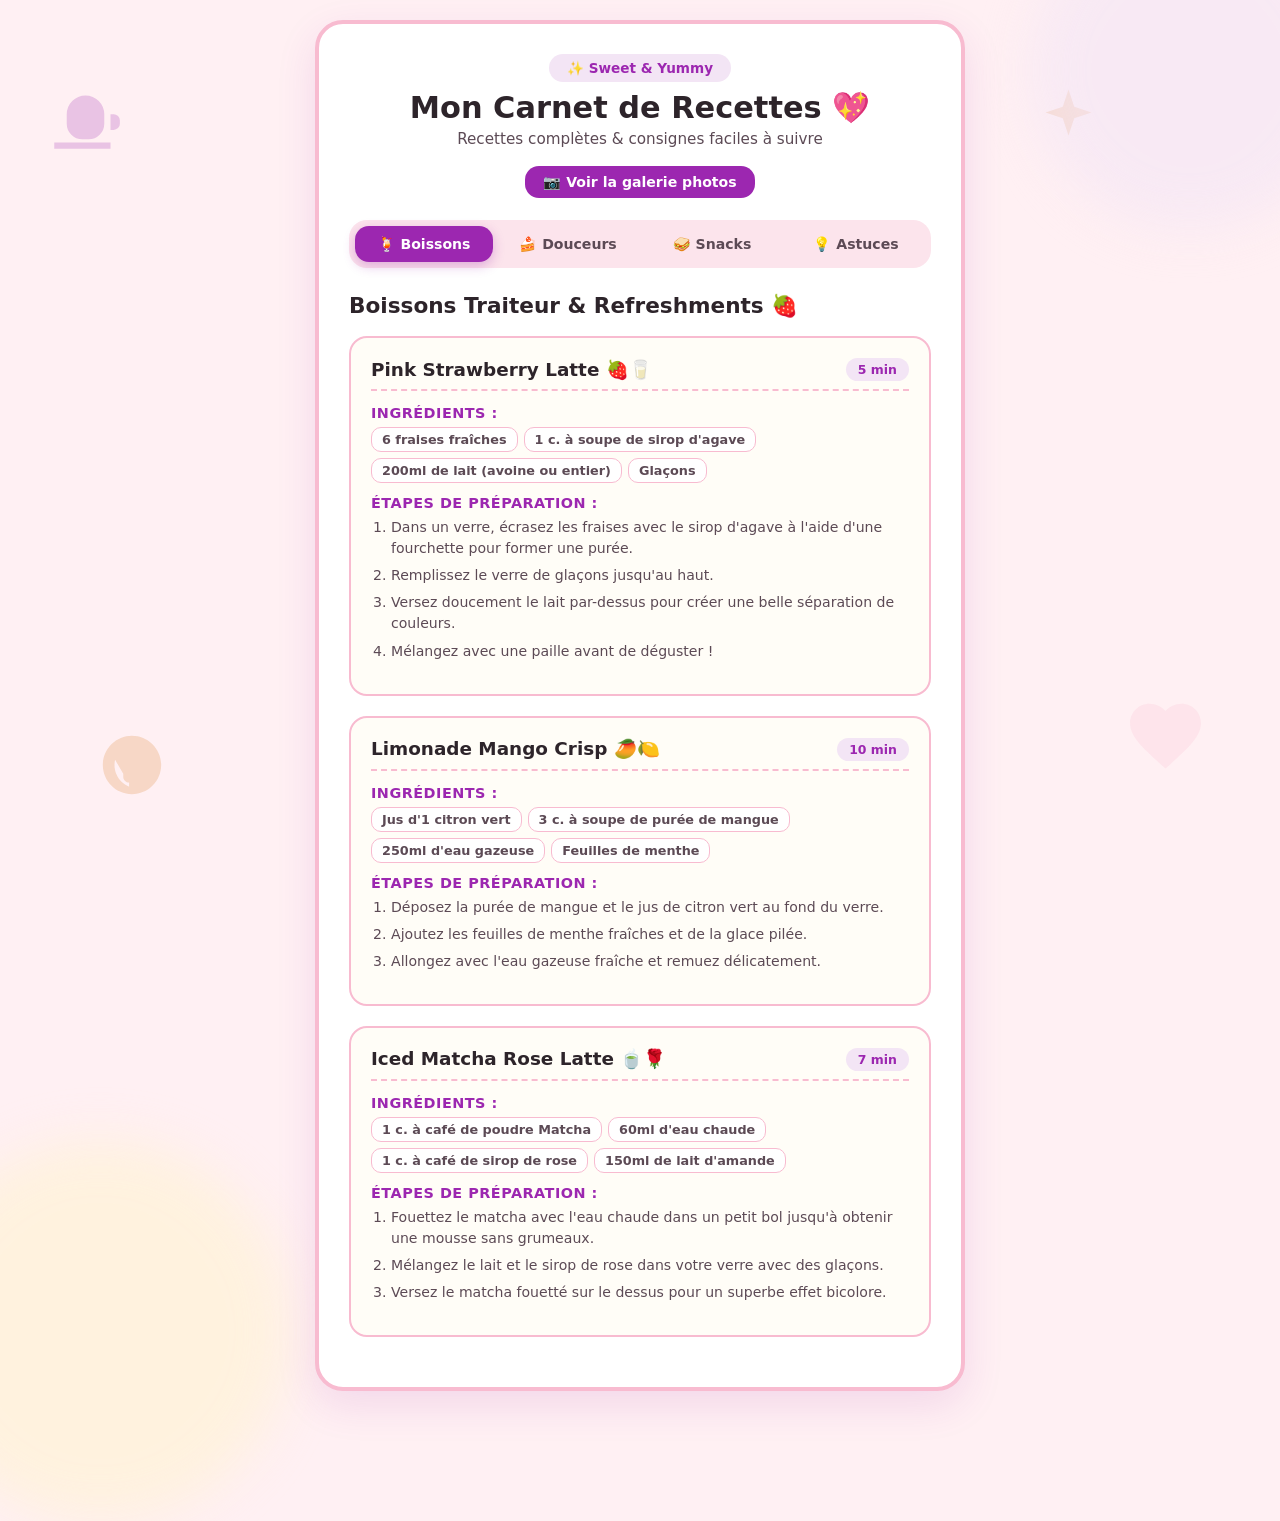
==== Index.html @ 3adb21d1 "coucou" ====
<!DOCTYPE html>
<html lang="fr">
<head>
    <meta charset="UTF-8">
    <meta name="viewport" content="width=device-width, initial-scale=1.0">
    <title>Mes Recettes Gourmandes & Étapes 🍓</title>
    <link rel="stylesheet" href="style.css">
</head>
<body>

    <!-- Formes ;jhmidécoratives en arrière-plan -->
    <div class="shape shape-1"></div>
    <div class="shape shape-2"></div>

    <div class="main-card">
        <header class="header">
            <div class="logo-badge">✨ Sweet & Yummy</div>
            <h1>Mon Carnet de Recettes 💖</h1>
            <p class="subtitle">Recettes complètes & consignes faciles à suivre</p>
        <a href=""galerie.html class="gallery-btn">📷 Voir la galerie photos</a>
        </header>

        <!-- Navigation par onglets -->
        <input type="radio" id="tab-drinks" name="tab-group" checked>
        <input type="radio" id="tab-sweets" name="tab-group">
        <input type="radio" id="tab-snacks" name="tab-group">
        <input type="radio" id="tab-tips" name="tab-group">

        <nav class="nav-tabs">
            <label for="tab-drinks" class="tab-button">🍹 Boissons</label>
            <label for="tab-sweets" class="tab-button">🍰 Douceurs</label>
            <label for="tab-snacks" class="tab-button">🥪 Snacks</label>
            <label for="tab-tips" class="tab-button">💡 Astuces</label>
        </nav>

        <div class="tab-content-container">

            <!-- ================= ONGLET 1 : BOISSONS ================= -->
            <section class="content content-drinks">
                <h2>Boissons Traiteur & Refreshments 🍓</h2>
                
                <!-- Recette 1 -->
                <div class="recipe-card">
                    <div class="recipe-header">
                        <h3>Pink Strawberry Latte 🍓🥛</h3>
                        <span class="badge">5 min</span>
                    </div>
                    <div class="recipe-section">
                        <h4>Ingrédients :</h4>
                        <div class="ingredients">
                            <span class="tag">6 fraises fraîches</span>
                            <span class="tag">1 c. à soupe de sirop d'agave</span>
                            <span class="tag">200ml de lait (avoine ou entier)</span>
                            <span class="tag">Glaçons</span>
                        </div>
                    </div>
                    <div class="recipe-section">
                        <h4>Étapes de préparation :</h4>
                        <ol class="instructions">
                            <li>Dans un verre, écrasez les fraises avec le sirop d'agave à l'aide d'une fourchette pour former une purée.</li>
                            <li>Remplissez le verre de glaçons jusqu'au haut.</li>
                            <li>Versez doucement le lait par-dessus pour créer une belle séparation de couleurs.</li>
                            <li>Mélangez avec une paille avant de déguster !</li>
                        </ol>
                    </div>
                </div>

                <!-- Recette 2 -->
                <div class="recipe-card">
                    <div class="recipe-header">
                        <h3>Limonade Mango Crisp 🥭🍋</h3>
                        <span class="badge">10 min</span>
                    </div>
                    <div class="recipe-section">
                        <h4>Ingrédients :</h4>
                        <div class="ingredients">
                            <span class="tag">Jus d'1 citron vert</span>
                            <span class="tag">3 c. à soupe de purée de mangue</span>
                            <span class="tag">250ml d'eau gazeuse</span>
                            <span class="tag">Feuilles de menthe</span>
                        </div>
                    </div>
                    <div class="recipe-section">
                        <h4>Étapes de préparation :</h4>
                        <ol class="instructions">
                            <li>Déposez la purée de mangue et le jus de citron vert au fond du verre.</li>
                            <li>Ajoutez les feuilles de menthe fraîches et de la glace pilée.</li>
                            <li>Allongez avec l'eau gazeuse fraîche et remuez délicatement.</li>
                        </ol>
                    </div>
                </div>

                <!-- Recette 3 -->
                <div class="recipe-card">
                    <div class="recipe-header">
                        <h3>Iced Matcha Rose Latte 🍵🌹</h3>
                        <span class="badge">7 min</span>
                    </div>
                    <div class="recipe-section">
                        <h4>Ingrédients :</h4>
                        <div class="ingredients">
                            <span class="tag">1 c. à café de poudre Matcha</span>
                            <span class="tag">60ml d'eau chaude</span>
                            <span class="tag">1 c. à café de sirop de rose</span>
                            <span class="tag">150ml de lait d'amande</span>
                        </div>
                    </div>
                    <div class="recipe-section">
                        <h4>Étapes de préparation :</h4>
                        <ol class="instructions">
                            <li>Fouettez le matcha avec l'eau chaude dans un petit bol jusqu'à obtenir une mousse sans grumeaux.</li>
                            <li>Mélangez le lait et le sirop de rose dans votre verre avec des glaçons.</li>
                            <li>Versez le matcha fouetté sur le dessus pour un superbe effet bicolore.</li>
                        </ol>
                    </div>
                </div>
            </section>

            <!-- ================= ONGLET 2 : DOUCEURS ================= -->
            <section class="content content-sweets">
                <h2>Gourmandises & Pâtisseries 🍩</h2>
                
                <!-- Recette 1 -->
                <div class="recipe-card">
                    <div class="recipe-header">
                        <h3>Fluffy Pancakes Miel-Framboise 🥞</h3>
                        <span class="badge">15 min</span>
                    </div>
                    <div class="recipe-section">
                        <h4>Ingrédients :</h4>
                        <div class="ingredients">
                            <span class="tag">150g de farine</span>
                            <span class="tag">1 sachet de levure</span>
                            <span class="tag">1 œuf</span>
                            <span class="tag">200ml de lait</span>
                            <span class="tag">Framboises & Miel</span>
                        </div>
                    </div>
                    <div class="recipe-section">
                        <h4>Étapes de préparation :</h4>
                        <ol class="instructions">
                            <li>Mélangez la farine, la levure et une pincée de sel dans un saladier.</li>
                            <li>Séparez le blanc du jaune d'œuf. Mélangez le jaune avec le lait, puis incorporez au mélange sec.</li>
                            <li>Montez le blanc en neige très ferme et incorporez-le délicatement à la préparation.</li>
                            <li>Faites cuire de petites louches de pâte dans une poêle beurrée 2 min par côté. Servir avec framboises et miel.</li>
                        </ol>
                    </div>
                </div>

                <!-- Recette 2 -->
                <div class="recipe-card">
                    <div class="recipe-header">
                        <h3>Cookies Cœur Fondant Chocolat 🍪</h3>
                        <span class="badge">20 min</span>
                    </div>
                    <div class="recipe-section">
                        <h4>Ingrédients :</h4>
                        <div class="ingredients">
                            <span class="tag">100g de beurre ramolli</span>
                            <span class="tag">80g de sucre roux</span>
                            <span class="tag">150g de farine</span>
                            <span class="tag">100g de pépites de chocolat</span>
                        </div>
                    </div>
                    <div class="recipe-section">
                        <h4>Étapes de préparation :</h4>
                        <ol class="instructions">
                            <li>Fouettez le beurre avec le sucre roux jusqu'à obtenir un mélange crémeux.</li>
                            <li>Ajoutez la farine et les pépites de chocolat, puis formez de petites boules de pâte.</li>
                            <li>Enfournez 10 minutes à 180°C. Laissez refroidir 5 minutes sur la plaque pour qu'ils restent bien fondants.</li>
                        </ol>
                    </div>
                </div>

                <!-- Recette 3 -->
                <div class="recipe-card">
                    <div class="recipe-header">
                        <h3>Mug Cake Chocolat-Vanille 🧁</h3>
                        <span class="badge">3 min</span>
                    </div>
                    <div class="recipe-section">
                        <h4>Ingrédients :</h4>
                        <div class="ingredients">
                            <span class="tag">3 c. à soupe de farine</span>
                            <span class="tag">2 c. à soupe de cacao</span>
                            <span class="tag">2 c. à soupe de sucre</span>
                            <span class="tag">3 c. à soupe de lait</span>
                            <span class="tag">1 c. à soupe d'huile</span>
                        </div>
                    </div>
                    <div class="recipe-section">
                        <h4>Étapes de préparation :</h4>
                        <ol class="instructions">
                            <li>Mélangez tous les ingrédients directement dans votre mug préféré à l'aide d'une fourchette.</li>
                            <li>Faites cuire au micro-ondes pendant 1 minute à 800W.</li>
                            <li>Laissez tiédir 2 minutes et dégustez directement dans la tasse !</li>
                        </ol>
                    </div>
                </div>
            </section>

            <!-- ================= ONGLET 3 : SNACKS ================= -->
            <section class="content content-snacks">
                <h2>Snacks Rapides & Tendance 🥑</h2>

                <!-- Recette 1 -->
                <div class="recipe-card">
                    <div class="recipe-header">
                        <h3>Avocado Toast & Œuf Poché 🥑🍳</h3>
                        <span class="badge">10 min</span>
                    </div>
                    <div class="recipe-section">
                        <h4>Ingrédients :</h4>
                        <div class="ingredients">
                            <span class="tag">1 tranche de pain grillé</span>
                            <span class="tag">1/2 avocat mûr</span>
                            <span class="tag">1 œuf frais</span>
                            <span class="tag">Jus de citron & piment</span>
                        </div>
                    </div>
                    <div class="recipe-section">
                        <h4>Étapes de préparation :</h4>
                        <ol class="instructions">
                            <li>Écrasez l'avocat avec du jus de citron, de l'huile d'olive, du sel et du poivre.</li>
                            <li>Faites pocher l'œuf dans une casserole d'eau frémissante avec un filet de vinaigre blanc pendant 3 minutes.</li>
                            <li>Étalez l'avocat sur le pain grillé, déposez l'œuf poché et saupoudrez de piment en flocons.</li>
                        </ol>
                    </div>
                </div>

                <!-- Recette 2 -->
                <div class="recipe-card">
                    <div class="recipe-header">
                        <h3>Club Sandwich Mozza-Pesto 🧀</h3>
                        <span class="badge">8 min</span>
                    </div>
                    <div class="recipe-section">
                        <h4>Ingrédients :</h4>
                        <div class="ingredients">
                            <span class="tag">2 tranches de pain de mie</span>
                            <span class="tag">1 c. à soupe de pesto vert</span>
                            <span class="tag">1/2 boule de mozzarella</span>
                            <span class="tag">Tomates séchées</span>
                        </div>
                    </div>
                    <div class="recipe-section">
                        <h4>Étapes de préparation :</h4>
                        <ol class="instructions">
                            <li>Tartinez le pesto sur une face de chaque tranche de pain.</li>
                            <li>Ajoutez la mozzarella coupée en tranches et quelques tomates séchées.</li>
                            <li>Faites dorere le sandwich à la poêle avec un peu de beurre jusqu'à ce que le fromage soit bien fondant.</li>
                        </ol>
                    </div>
                </div>
            </section>

            <!-- ================= ONGLET 4 : ASTUCES ================= -->
            <section class="content content-tips">
                <h2>Petits Secrets de Chef ✨</h2>
                <ul class="tips-list">
                    <li><span class="sparkle">✦</span> <strong>Glaçons fleuris :</strong> Congelez des fleurs comestibles ou des petits fruits dans vos bacs à glaçons pour des boissons magnifiques !</li>
                    <li><span class="sparkle">✦</span> <strong>Pancakes ultra moelleux :</strong> Montez systématiquement le blanc d'œuf en neige avant de l'incorporer délicatement à la pâte.</li>
                    <li><span class="sparkle">✦</span> <strong>Avocat parfait :</strong> Ajoutez toujours une goutte de jus de citron pour éviter que la chair ne noircisse.</li>
                    <li><span class="sparkle">✦</span> <strong>Cuisson des cookies :</strong> Sortez-les du four quand le centre semble encore un peu mou, ils durciront légèrement en refroidissant !</li>
                </ul>
            </section>

        </div>
    </div>

</body>
</html>
</header>
---- style.css ----
:root {
    --bg-pink-light: #fff0f3;
    --card-butter: #fffdf7;
    --rose-pastel: #fce4ec;
    --rose-accent: #f8bbd0;
    --violet-main: #9c27b0;
    --violet-dark: #7b1fa2;
    --violet-light: #f3e5f5;
    --text-main: #2d242a;
    --text-sub: #5c4a55;
    --white: #ffffff;
}

* {
    margin: 0;
    padding: 0;
    box-sizing: border-box;
    font-family: 'Segoe UI', system-ui, -apple-system, sans-serif;
}

body {
    background-color: var(--bg-pink-light);
    color: var(--text-main);
    min-height: 100vh;
    display: flex;
    justify-content: center;
    align-items: center;
    padding: 20px;
    position: relative;
    overflow-x: hidden;
}

.shape {
    position: absolute;
    border-radius: 50%;
    z-index: 0;
    opacity: 0.6;
    filter: blur(25px);
    animation: float 6s ease-in-out infinite alternate;
}

.shape-1 {
    width: 320px;
    height: 320px;
    background-color: #f3e5f5;
    top: -90px;
    right: -70px;
}

.shape-2 {
    width: 380px;
    height: 380px;
    background-color: #fff3d1;
    bottom: -110px;
    left: -90px;
}

@keyframes float {
    0% { transform: translateY(0px) rotate(0deg); }
    100% { transform: translateY(-15px) rotate(5deg); }
}

body::before {
    content: "";
    position: fixed;
    top: 0;
    left: 0;
    width: 100%;
    height: 100%;
    pointer-events: none;
    z-index: 0;
    opacity: 0.22;
    background-image: 
        url("data:image/svg+xml,%3Csvg xmlns='http://www.w3.org/2000/svg' viewBox='0 0 24 24' fill='%239c27b0'%3E%3Cpath d='M2 19h18v2H2v-2zm16-6v-3a6 6 0 0 0-12 0v3a5 5 0 0 0 5 5h2a5 5 0 0 0 5-5zm2-3h1a2 2 0 0 1 2 2v1a2 2 0 0 1-2 2h-1v-5z'/%3E%3C/svg%3E"),
        url("data:image/svg+xml,%3Csvg xmlns='http://www.w3.org/2000/svg' viewBox='0 0 24 24' fill='%23f8bbd0'%3E%3Cpath d='M12 21.35l-1.45-1.32C5.4 15.36 2 12.28 2 8.5 2 5.42 4.42 3 7.5 3c1.74 0 3.41.81 4.5 2.09C13.09 3.81 14.76 3 16.5 3 19.58 3 22 5.42 22 8.5c0 3.78-3.4 6.86-8.55 11.54L12 21.35z'/%3E%3C/svg%3E"),
        url("data:image/svg+xml,%3Csvg xmlns='http://www.w3.org/2000/svg' viewBox='0 0 24 24' fill='%23d9822b'%3E%3Cpath d='M12 2L14.5 9.5L22 12L14.5 14.5L12 22L9.5 14.5L2 12L9.5 9.5L12 2z'/%3E%3C/svg%3E"),
        url("data:image/svg+xml,%3Csvg xmlns='http://www.w3.org/2000/svg' viewBox='0 0 24 24' fill='%23d9822b'%3E%3Cpath d='M12 2C6.48 2 2 6.48 2 12s4.48 10 10 10 10-4.48 10-10S17.52 2 12 2zm1 17.93c-3.95-.49-7-3.85-7-7.93 0-.62.08-1.21.21-1.79L9 15v1c0 1.1.9 2 2 2v1.93z'/%3E%3C/svg%3E"),
        url("data:image/svg+xml,%3Csvg xmlns='http://www.w3.org/2000/svg' viewBox='0 0 24 24' fill='%237b1fa2'%3E%3Cpath d='M12 2C6.48 2 2 6.48 2 12s4.48 10 10 10 10-4.48 10-10S17.52 2 12 2zm1 15h-2v-6h2v6zm0-8h-2V7h2v2z'/%3E%3C/svg%3E");
    background-repeat: no-repeat, no-repeat, no-repeat, no-repeat, no-repeat;
    background-position: 4% 10%, 94% 85%, 85% 10%, 8% 88%, 50% 5%;
    background-size: 75px, 85px, 55px, 70px, 45px;
}

.main-card {
    position: relative;
    z-index: 1;
    background: var(--white);
    width: 100%;
    max-width: 650px;
    border-radius: 28px;
    box-shadow: 0 14px 40px rgba(156, 39, 176, 0.12);
    padding: 30px;
    border: 4px solid var(--rose-accent);
}

.header {
    text-align: center;
    margin-bottom: 22px;
}

.logo-badge {
    display: inline-block;
    background-color: var(--violet-light);
    color: var(--violet-main);
    font-weight: 700;
    padding: 6px 18px;
    border-radius: 20px;
    font-size: 0.85rem;
    margin-bottom: 8px;
}

h1 {
    color: var(--text-main);
    font-size: 1.9rem;
    margin-bottom: 4px;
}

.subtitle {
    color: var(--text-sub);
    font-size: 0.95rem;
    margin-bottom: 12px;
}

.gallery-btn, .back-link {
    display: inline-block;
    background-color: var(--violet-main);
    color: var(--white);
    padding: 8px 18px;
    border-radius: 14px;
    text-decoration: none;
    font-weight: 700;
    font-size: 0.88rem;
    margin-top: 6px;
    transition: all 0.2s ease;
}

.gallery-btn:hover, .back-link:hover {
    background-color: var(--violet-dark);
    transform: translateY(-2px);
}

input[type="radio"] {
    display: none;
}

.nav-tabs {
    display: flex;
    gap: 6px;
    background-color: var(--rose-pastel);
    padding: 6px;
    border-radius: 18px;
    margin-bottom: 25px;
}

.tab-button {
    flex: 1;
    text-align: center;
    padding: 10px 4px;
    font-weight: 700;
    color: var(--text-sub);
    border-radius: 14px;
    cursor: pointer;
    transition: all 0.25s ease;
    font-size: 0.88rem;
}

.tab-button:hover {
    color: var(--violet-main);
}

#tab-drinks:checked ~ .nav-tabs label[for="tab-drinks"],
#tab-sweets:checked ~ .nav-tabs label[for="tab-sweets"],
#tab-snacks:checked ~ .nav-tabs label[for="tab-snacks"],
#tab-tips:checked ~ .nav-tabs label[for="tab-tips"] {
    background-color: var(--violet-main);
    color: var(--white);
    box-shadow: 0 4px 12px rgba(156, 39, 176, 0.3);
}

.content {
    display: none;
    animation: fadeIn 0.35s ease-in-out;
}

@keyframes fadeIn {
    from { opacity: 0; transform: translateY(6px); }
    to { opacity: 1; transform: translateY(0); }
}

#tab-drinks:checked ~ .tab-content-container .content-drinks,
#tab-sweets:checked ~ .tab-content-container .content-sweets,
#tab-snacks:checked ~ .tab-content-container .content-snacks,
#tab-tips:checked ~ .tab-content-container .content-tips {
    display: block;
}

h2 {
    color: var(--text-main);
    font-size: 1.35rem;
    margin-bottom: 18px;
}

.recipe-card {
    background-color: var(--card-butter);
    border: 2px solid var(--rose-accent);
    border-radius: 18px;
    padding: 20px;
    margin-bottom: 20px;
}

.recipe-header {
    display: flex;
    justify-content: space-between;
    align-items: center;
    margin-bottom: 14px;
    border-bottom: 2px dashed var(--rose-accent);
    padding-bottom: 8px;
}

.recipe-header h3 {
    font-size: 1.15rem;
    color: var(--text-main);
}

.badge {
    background-color: var(--violet-light);
    color: var(--violet-main);
    font-weight: 700;
    font-size: 0.78rem;
    padding: 4px 12px;
    border-radius: 12px;
}

.recipe-section {
    margin-bottom: 12px;
}

.recipe-section h4 {
    font-size: 0.9rem;
    color: var(--violet-main);
    margin-bottom: 6px;
    text-transform: uppercase;
    letter-spacing: 0.5px;
}

.ingredients {
    display: flex;
    flex-wrap: wrap;
    gap: 6px;
}

.tag {
    background-color: var(--white);
    border: 1px solid var(--rose-accent);
    color: var(--text-sub);
    font-size: 0.8rem;
    padding: 4px 10px;
    border-radius: 10px;
    font-weight: 600;
}

.instructions {
    padding-left: 20px;
    color: var(--text-sub);
    font-size: 0.88rem;
    line-height: 1.5;
}

.instructions li {
    margin-bottom: 6px;
}

.tips-list {
    list-style: none;
}

.tips-list li {
    background-color: var(--card-butter);
    border: 1.5px solid var(--rose-accent);
    padding: 14px;
    border-radius: 14px;
    margin-bottom: 10px;
    font-size: 0.92rem;
    line-height: 1.5;
    color: var(--text-main);
}

.sparkle {
    color: var(--violet-main);
    margin-right: 6px;
}

.gallery-grid {
    display: grid;
    grid-template-columns: repeat(auto-fit, minmax(160px, 1fr));
    gap: 15px;
    margin-top: 15px;
}

.gallery-item {
    position: relative;
    border-radius: 18px;
    overflow: hidden;
    border: 3px solid var(--rose-accent);
    aspect-ratio: 1 / 1;
}

.gallery-item img {
    width: 100%;
    height: 100%;
    object-fit: cover;
    display: block;
    transition: transform 0.3s ease;
}

.gallery-overlay {
    position: absolute;
    bottom: 0;
    left: 0;
    right: 0;
    background: linear-gradient(transparent, rgba(45, 36, 42, 0.8));
    padding: 10px;
    color: var(--white);
    font-weight: 700;
    font-size: 0.8rem;
    text-align: center;
    opacity: 0;
    transition: opacity 0.3s ease;
}

.gallery-item:hover img {
    transform: scale(1.08);
}

.gallery-item:hover .gallery-overlay {
    opacity: 1;
}

.lightbox {
    display: none;
    position: fixed;
    top: 0;
    left: 0;
    width: 100%;
    height: 100%;
    background-color: rgba(45, 36, 42, 0.85);
    z-index: 1000;
    justify-content: center;
    align-items: center;
    padding: 20px;
}

.lightbox:target {
    display: flex;
}

.lightbox-content {
    background: var(--white);
    padding: 15px;
    border-radius: 24px;
    max-width: 500px;
    width: 90%;
    text-align: center;
    border: 4px solid var(--rose-accent);
}

.lightbox-content img {
    width: 100%;
    max-height: 350px;
    object-fit: cover;
    border-radius: 16px;
    margin-bottom: 10px;
}

.lightbox-content h3 {
    color: var(--text-main);
    font-size: 1.1rem;
}

.lightbox-close {
    position: absolute;
    top: 20px;
    right: 25px;
    color: var(--white);
    font-size: 2.5rem;
    text-decoration: none;
    font-weight: bold;
}
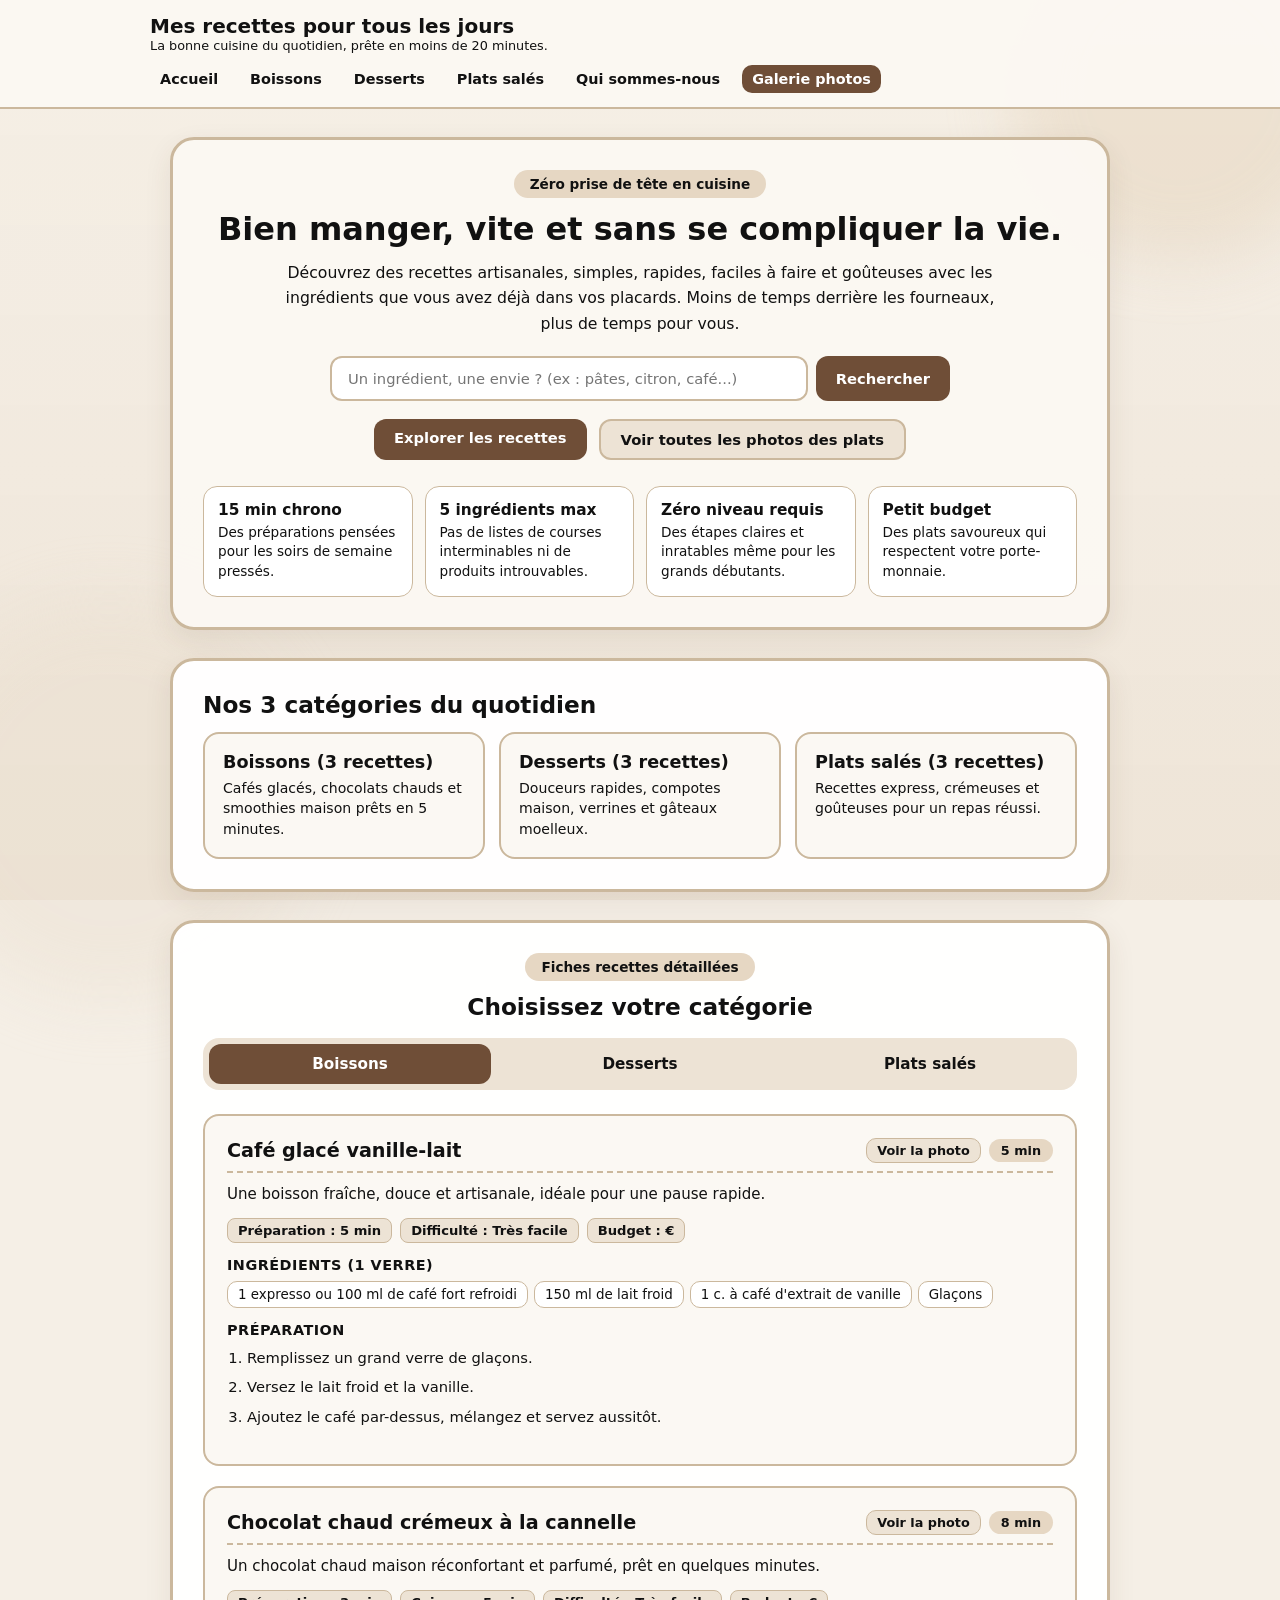
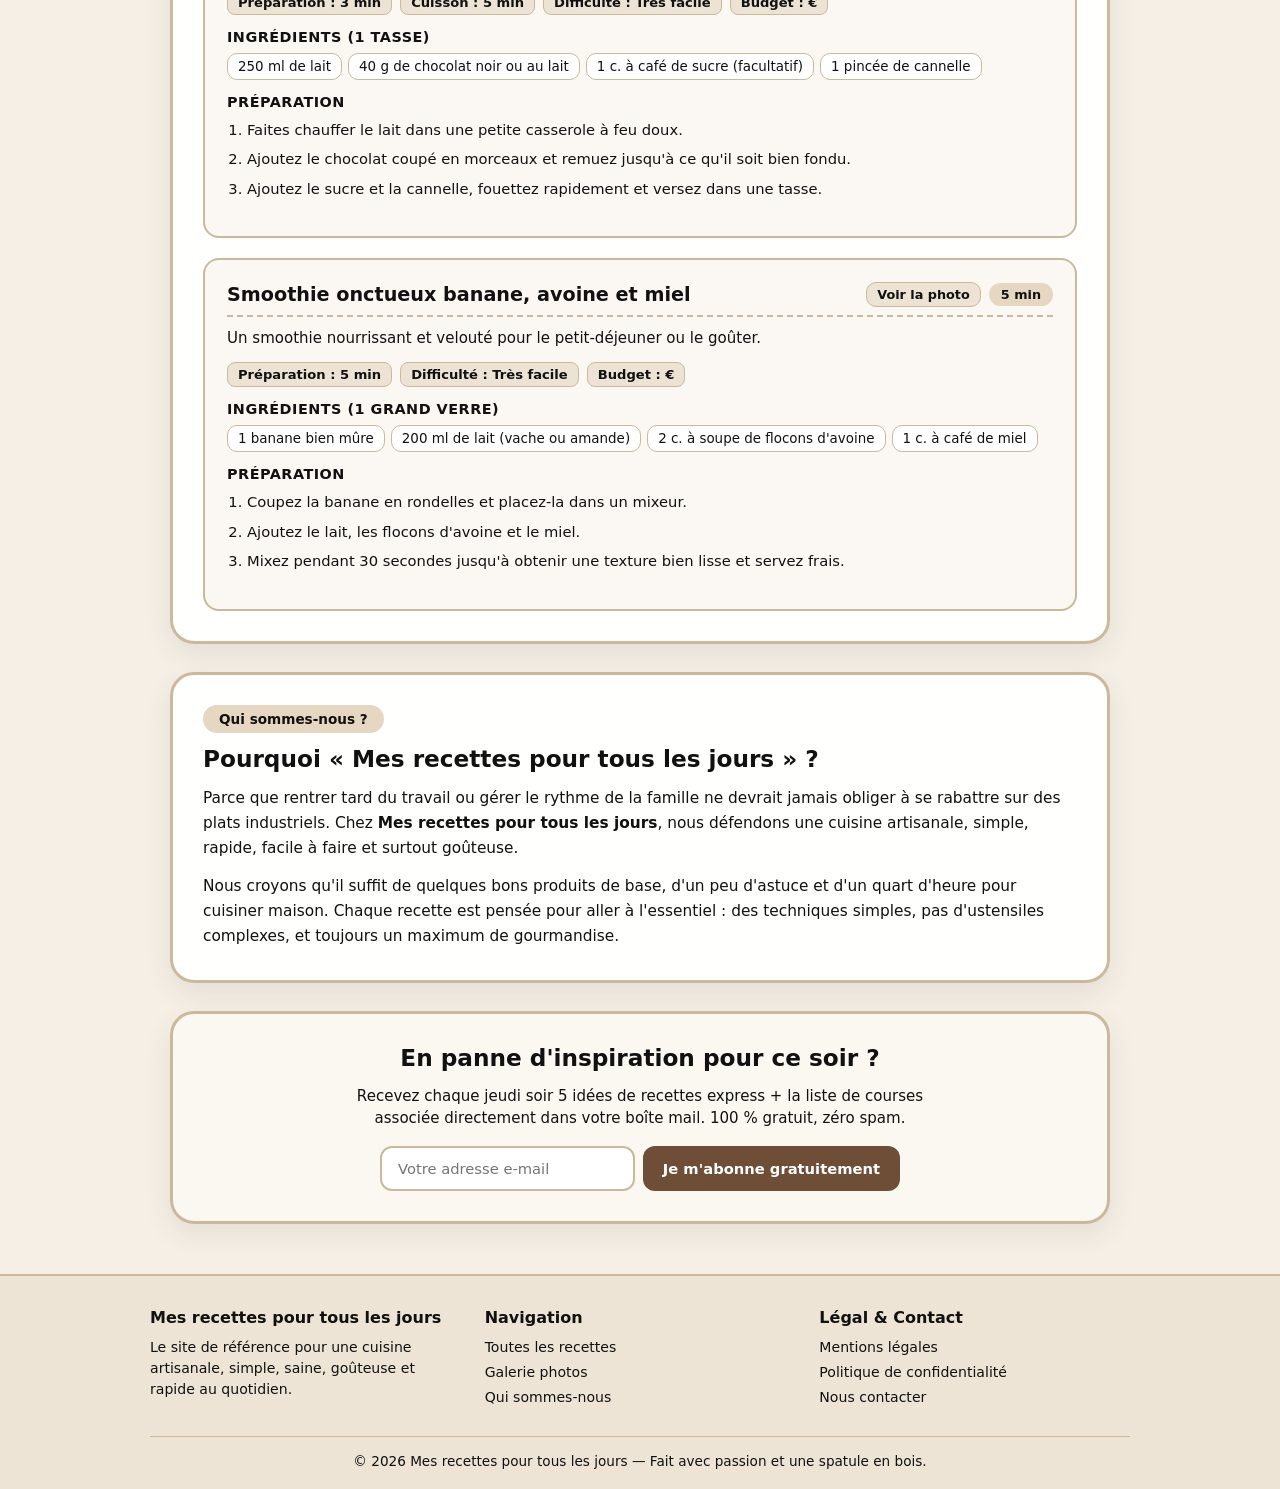
==== commit 173f6c96: "oiju" ====
--- a/Index.html
+++ b/Index.html
@@ -3,271 +3,486 @@
 <head>
     <meta charset="UTF-8">
     <meta name="viewport" content="width=device-width, initial-scale=1.0">
-    <title>Mes Recettes Gourmandes & Étapes 🍓</title>
+    <title>Mes recettes pour tous les jours</title>
     <link rel="stylesheet" href="style.css">
 </head>
 <body>
 
-    <!-- Formes ;jhmidécoratives en arrière-plan -->
     <div class="shape shape-1"></div>
     <div class="shape shape-2"></div>
 
-    <div class="main-card">
-        <header class="header">
-            <div class="logo-badge">✨ Sweet & Yummy</div>
-            <h1>Mon Carnet de Recettes 💖</h1>
-            <p class="subtitle">Recettes complètes & consignes faciles à suivre</p>
-        <a href=""galerie.html class="gallery-btn">📷 Voir la galerie photos</a>
-        </header>
-
-        <!-- Navigation par onglets -->
-        <input type="radio" id="tab-drinks" name="tab-group" checked>
-        <input type="radio" id="tab-sweets" name="tab-group">
-        <input type="radio" id="tab-snacks" name="tab-group">
-        <input type="radio" id="tab-tips" name="tab-group">
-
-        <nav class="nav-tabs">
-            <label for="tab-drinks" class="tab-button">🍹 Boissons</label>
-            <label for="tab-sweets" class="tab-button">🍰 Douceurs</label>
-            <label for="tab-snacks" class="tab-button">🥪 Snacks</label>
-            <label for="tab-tips" class="tab-button">💡 Astuces</label>
-        </nav>
-
-        <div class="tab-content-container">
-
-            <!-- ================= ONGLET 1 : BOISSONS ================= -->
-            <section class="content content-drinks">
-                <h2>Boissons Traiteur & Refreshments 🍓</h2>
-                
-                <!-- Recette 1 -->
-                <div class="recipe-card">
-                    <div class="recipe-header">
-                        <h3>Pink Strawberry Latte 🍓🥛</h3>
-                        <span class="badge">5 min</span>
-                    </div>
-                    <div class="recipe-section">
-                        <h4>Ingrédients :</h4>
-                        <div class="ingredients">
-                            <span class="tag">6 fraises fraîches</span>
-                            <span class="tag">1 c. à soupe de sirop d'agave</span>
-                            <span class="tag">200ml de lait (avoine ou entier)</span>
-                            <span class="tag">Glaçons</span>
-                        </div>
-                    </div>
-                    <div class="recipe-section">
-                        <h4>Étapes de préparation :</h4>
-                        <ol class="instructions">
-                            <li>Dans un verre, écrasez les fraises avec le sirop d'agave à l'aide d'une fourchette pour former une purée.</li>
-                            <li>Remplissez le verre de glaçons jusqu'au haut.</li>
-                            <li>Versez doucement le lait par-dessus pour créer une belle séparation de couleurs.</li>
-                            <li>Mélangez avec une paille avant de déguster !</li>
-                        </ol>
-                    </div>
-                </div>
-
-                <!-- Recette 2 -->
-                <div class="recipe-card">
-                    <div class="recipe-header">
-                        <h3>Limonade Mango Crisp 🥭🍋</h3>
-                        <span class="badge">10 min</span>
-                    </div>
-                    <div class="recipe-section">
-                        <h4>Ingrédients :</h4>
-                        <div class="ingredients">
-                            <span class="tag">Jus d'1 citron vert</span>
-                            <span class="tag">3 c. à soupe de purée de mangue</span>
-                            <span class="tag">250ml d'eau gazeuse</span>
-                            <span class="tag">Feuilles de menthe</span>
-                        </div>
-                    </div>
-                    <div class="recipe-section">
-                        <h4>Étapes de préparation :</h4>
-                        <ol class="instructions">
-                            <li>Déposez la purée de mangue et le jus de citron vert au fond du verre.</li>
-                            <li>Ajoutez les feuilles de menthe fraîches et de la glace pilée.</li>
-                            <li>Allongez avec l'eau gazeuse fraîche et remuez délicatement.</li>
-                        </ol>
-                    </div>
-                </div>
-
-                <!-- Recette 3 -->
-                <div class="recipe-card">
-                    <div class="recipe-header">
-                        <h3>Iced Matcha Rose Latte 🍵🌹</h3>
-                        <span class="badge">7 min</span>
-                    </div>
-                    <div class="recipe-section">
-                        <h4>Ingrédients :</h4>
-                        <div class="ingredients">
-                            <span class="tag">1 c. à café de poudre Matcha</span>
-                            <span class="tag">60ml d'eau chaude</span>
-                            <span class="tag">1 c. à café de sirop de rose</span>
-                            <span class="tag">150ml de lait d'amande</span>
-                        </div>
-                    </div>
-                    <div class="recipe-section">
-                        <h4>Étapes de préparation :</h4>
-                        <ol class="instructions">
-                            <li>Fouettez le matcha avec l'eau chaude dans un petit bol jusqu'à obtenir une mousse sans grumeaux.</li>
-                            <li>Mélangez le lait et le sirop de rose dans votre verre avec des glaçons.</li>
-                            <li>Versez le matcha fouetté sur le dessus pour un superbe effet bicolore.</li>
-                        </ol>
-                    </div>
-                </div>
-            </section>
-
-            <!-- ================= ONGLET 2 : DOUCEURS ================= -->
-            <section class="content content-sweets">
-                <h2>Gourmandises & Pâtisseries 🍩</h2>
-                
-                <!-- Recette 1 -->
-                <div class="recipe-card">
-                    <div class="recipe-header">
-                        <h3>Fluffy Pancakes Miel-Framboise 🥞</h3>
-                        <span class="badge">15 min</span>
-                    </div>
-                    <div class="recipe-section">
-                        <h4>Ingrédients :</h4>
-                        <div class="ingredients">
-                            <span class="tag">150g de farine</span>
-                            <span class="tag">1 sachet de levure</span>
-                            <span class="tag">1 œuf</span>
-                            <span class="tag">200ml de lait</span>
-                            <span class="tag">Framboises & Miel</span>
-                        </div>
-                    </div>
-                    <div class="recipe-section">
-                        <h4>Étapes de préparation :</h4>
-                        <ol class="instructions">
-                            <li>Mélangez la farine, la levure et une pincée de sel dans un saladier.</li>
-                            <li>Séparez le blanc du jaune d'œuf. Mélangez le jaune avec le lait, puis incorporez au mélange sec.</li>
-                            <li>Montez le blanc en neige très ferme et incorporez-le délicatement à la préparation.</li>
-                            <li>Faites cuire de petites louches de pâte dans une poêle beurrée 2 min par côté. Servir avec framboises et miel.</li>
-                        </ol>
-                    </div>
-                </div>
-
-                <!-- Recette 2 -->
-                <div class="recipe-card">
-                    <div class="recipe-header">
-                        <h3>Cookies Cœur Fondant Chocolat 🍪</h3>
-                        <span class="badge">20 min</span>
-                    </div>
-                    <div class="recipe-section">
-                        <h4>Ingrédients :</h4>
-                        <div class="ingredients">
-                            <span class="tag">100g de beurre ramolli</span>
-                            <span class="tag">80g de sucre roux</span>
-                            <span class="tag">150g de farine</span>
-                            <span class="tag">100g de pépites de chocolat</span>
-                        </div>
-                    </div>
-                    <div class="recipe-section">
-                        <h4>Étapes de préparation :</h4>
-                        <ol class="instructions">
-                            <li>Fouettez le beurre avec le sucre roux jusqu'à obtenir un mélange crémeux.</li>
-                            <li>Ajoutez la farine et les pépites de chocolat, puis formez de petites boules de pâte.</li>
-                            <li>Enfournez 10 minutes à 180°C. Laissez refroidir 5 minutes sur la plaque pour qu'ils restent bien fondants.</li>
-                        </ol>
-                    </div>
-                </div>
-
-                <!-- Recette 3 -->
-                <div class="recipe-card">
-                    <div class="recipe-header">
-                        <h3>Mug Cake Chocolat-Vanille 🧁</h3>
-                        <span class="badge">3 min</span>
-                    </div>
-                    <div class="recipe-section">
-                        <h4>Ingrédients :</h4>
-                        <div class="ingredients">
-                            <span class="tag">3 c. à soupe de farine</span>
-                            <span class="tag">2 c. à soupe de cacao</span>
-                            <span class="tag">2 c. à soupe de sucre</span>
-                            <span class="tag">3 c. à soupe de lait</span>
-                            <span class="tag">1 c. à soupe d'huile</span>
-                        </div>
-                    </div>
-                    <div class="recipe-section">
-                        <h4>Étapes de préparation :</h4>
-                        <ol class="instructions">
-                            <li>Mélangez tous les ingrédients directement dans votre mug préféré à l'aide d'une fourchette.</li>
-                            <li>Faites cuire au micro-ondes pendant 1 minute à 800W.</li>
-                            <li>Laissez tiédir 2 minutes et dégustez directement dans la tasse !</li>
-                        </ol>
-                    </div>
-                </div>
-            </section>
-
-            <!-- ================= ONGLET 3 : SNACKS ================= -->
-            <section class="content content-snacks">
-                <h2>Snacks Rapides & Tendance 🥑</h2>
-
-                <!-- Recette 1 -->
-                <div class="recipe-card">
-                    <div class="recipe-header">
-                        <h3>Avocado Toast & Œuf Poché 🥑🍳</h3>
-                        <span class="badge">10 min</span>
-                    </div>
-                    <div class="recipe-section">
-                        <h4>Ingrédients :</h4>
-                        <div class="ingredients">
-                            <span class="tag">1 tranche de pain grillé</span>
-                            <span class="tag">1/2 avocat mûr</span>
-                            <span class="tag">1 œuf frais</span>
-                            <span class="tag">Jus de citron & piment</span>
-                        </div>
-                    </div>
-                    <div class="recipe-section">
-                        <h4>Étapes de préparation :</h4>
-                        <ol class="instructions">
-                            <li>Écrasez l'avocat avec du jus de citron, de l'huile d'olive, du sel et du poivre.</li>
-                            <li>Faites pocher l'œuf dans une casserole d'eau frémissante avec un filet de vinaigre blanc pendant 3 minutes.</li>
-                            <li>Étalez l'avocat sur le pain grillé, déposez l'œuf poché et saupoudrez de piment en flocons.</li>
-                        </ol>
-                    </div>
-                </div>
-
-                <!-- Recette 2 -->
-                <div class="recipe-card">
-                    <div class="recipe-header">
-                        <h3>Club Sandwich Mozza-Pesto 🧀</h3>
-                        <span class="badge">8 min</span>
-                    </div>
-                    <div class="recipe-section">
-                        <h4>Ingrédients :</h4>
-                        <div class="ingredients">
-                            <span class="tag">2 tranches de pain de mie</span>
-                            <span class="tag">1 c. à soupe de pesto vert</span>
-                            <span class="tag">1/2 boule de mozzarella</span>
-                            <span class="tag">Tomates séchées</span>
-                        </div>
-                    </div>
-                    <div class="recipe-section">
-                        <h4>Étapes de préparation :</h4>
-                        <ol class="instructions">
-                            <li>Tartinez le pesto sur une face de chaque tranche de pain.</li>
-                            <li>Ajoutez la mozzarella coupée en tranches et quelques tomates séchées.</li>
-                            <li>Faites dorere le sandwich à la poêle avec un peu de beurre jusqu'à ce que le fromage soit bien fondant.</li>
-                        </ol>
-                    </div>
-                </div>
-            </section>
-
-            <!-- ================= ONGLET 4 : ASTUCES ================= -->
-            <section class="content content-tips">
-                <h2>Petits Secrets de Chef ✨</h2>
-                <ul class="tips-list">
-                    <li><span class="sparkle">✦</span> <strong>Glaçons fleuris :</strong> Congelez des fleurs comestibles ou des petits fruits dans vos bacs à glaçons pour des boissons magnifiques !</li>
-                    <li><span class="sparkle">✦</span> <strong>Pancakes ultra moelleux :</strong> Montez systématiquement le blanc d'œuf en neige avant de l'incorporer délicatement à la pâte.</li>
-                    <li><span class="sparkle">✦</span> <strong>Avocat parfait :</strong> Ajoutez toujours une goutte de jus de citron pour éviter que la chair ne noircisse.</li>
-                    <li><span class="sparkle">✦</span> <strong>Cuisson des cookies :</strong> Sortez-les du four quand le centre semble encore un peu mou, ils durciront légèrement en refroidissant !</li>
+    <nav class="top-navbar">
+        <div class="nav-container">
+            <a href="#accueil" class="brand">
+                <span class="brand-name">Mes recettes pour tous les jours</span>
+                <span class="brand-slogan">La bonne cuisine du quotidien, prête en moins de 20 minutes.</span>
+            </a>
+            <div class="top-links">
+                <a href="#accueil">Accueil</a>
+                <a href="#recettes">Boissons</a>
+                <a href="#recettes">Desserts</a>
+                <a href="#recettes">Plats salés</a>
+                <a href="#qui-sommes-nous">Qui sommes-nous</a>
+                <a href="galerie.html" class="nav-pill">Galerie photos</a>
+            </div>
+        </div>
+    </nav>
+
+    <main class="page-wrapper">
+
+        <!-- 1. PAGE DE COUVERTURE -->
+        <section id="accueil" class="hero-card">
+            <div class="hero-tag">Zéro prise de tête en cuisine</div>
+            <h1>Bien manger, vite et sans se compliquer la vie.</h1>
+            <p class="hero-subtitle">
+                Découvrez des recettes artisanales, simples, rapides, faciles à faire et goûteuses avec les ingrédients que vous avez déjà dans vos placards. Moins de temps derrière les fourneaux, plus de temps pour vous.
+            </p>
+
+            <form class="search-box" action="#recettes">
+                <input type="text" placeholder="Un ingrédient, une envie ? (ex : pâtes, citron, café...)">
+                <button type="submit">Rechercher</button>
+            </form>
+
+            <div class="hero-actions">
+                <a href="#recettes" class="btn-primary">Explorer les recettes</a>
+                <a href="galerie.html" class="btn-secondary">Voir toutes les photos des plats</a>
+            </div>
+
+            <div class="reassurance-grid">
+                <div class="reassurance-item">
+                    <strong>15 min chrono</strong>
+                    <span>Des préparations pensées pour les soirs de semaine pressés.</span>
+                </div>
+                <div class="reassurance-item">
+                    <strong>5 ingrédients max</strong>
+                    <span>Pas de listes de courses interminables ni de produits introuvables.</span>
+                </div>
+                <div class="reassurance-item">
+                    <strong>Zéro niveau requis</strong>
+                    <span>Des étapes claires et inratables même pour les grands débutants.</span>
+                </div>
+                <div class="reassurance-item">
+                    <strong>Petit budget</strong>
+                    <span>Des plats savoureux qui respectent votre porte-monnaie.</span>
+                </div>
+            </div>
+        </section>
+
+        <!-- 2. ACCÈS RAPIDE AUX 3 CATÉGORIES -->
+        <section class="quick-categories">
+            <h2>Nos 3 catégories du quotidien</h2>
+            <div class="cat-cards">
+                <a href="#recettes" class="cat-card">
+                    <h3>Boissons (3 recettes)</h3>
+                    <p>Cafés glacés, chocolats chauds et smoothies maison prêts en 5 minutes.</p>
+                </a>
+                <a href="#recettes" class="cat-card">
+                    <h3>Desserts (3 recettes)</h3>
+                    <p>Douceurs rapides, compotes maison, verrines et gâteaux moelleux.</p>
+                </a>
+                <a href="#recettes" class="cat-card">
+                    <h3>Plats salés (3 recettes)</h3>
+                    <p>Recettes express, crémeuses et goûteuses pour un repas réussi.</p>
+                </a>
+            </div>
+        </section>
+
+        <!-- 3. LES RECETTES PAR CATÉGORIE -->
+        <section id="recettes" class="main-card">
+            <div class="section-intro">
+                <div class="logo-badge">Fiches recettes détaillées</div>
+                <h2>Choisissez votre catégorie</h2>
+            </div>
+
+            <input type="radio" id="tab-boissons" name="tab-group" checked>
+            <input type="radio" id="tab-desserts" name="tab-group">
+            <input type="radio" id="tab-sales" name="tab-group">
+
+            <div class="nav-tabs">
+                <label for="tab-boissons" class="tab-button">Boissons</label>
+                <label for="tab-desserts" class="tab-button">Desserts</label>
+                <label for="tab-sales" class="tab-button">Plats salés</label>
+            </div>
+
+            <div class="tab-content-container">
+
+                <!-- CATÉGORIE 1 : BOISSONS -->
+                <div class="content content-boissons">
+                    <div id="recette-cafe-glace" class="recipe-card">
+                        <div class="recipe-header">
+                            <h3>Café glacé vanille-lait</h3>
+                            <div class="header-actions">
+                                <a href="galerie.html#img-cafe" class="photo-link">Voir la photo</a>
+                                <span class="badge">5 min</span>
+                            </div>
+                        </div>
+                        <p class="recipe-desc">Une boisson fraîche, douce et artisanale, idéale pour une pause rapide.</p>
+                        <div class="recipe-meta">
+                            <span>Préparation : 5 min</span>
+                            <span>Difficulté : Très facile</span>
+                            <span>Budget : €</span>
+                        </div>
+                        <div class="recipe-section">
+                            <h4>Ingrédients (1 verre)</h4>
+                            <div class="ingredients">
+                                <span class="tag">1 expresso ou 100 ml de café fort refroidi</span>
+                                <span class="tag">150 ml de lait froid</span>
+                                <span class="tag">1 c. à café d'extrait de vanille</span>
+                                <span class="tag">Glaçons</span>
+                            </div>
+                        </div>
+                        <div class="recipe-section">
+                            <h4>Préparation</h4>
+                            <ol class="instructions">
+                                <li>Remplissez un grand verre de glaçons.</li>
+                                <li>Versez le lait froid et la vanille.</li>
+                                <li>Ajoutez le café par-dessus, mélangez et servez aussitôt.</li>
+                            </ol>
+                        </div>
+                    </div>
+
+                    <div id="recette-chocolat-chaud" class="recipe-card">
+                        <div class="recipe-header">
+                            <h3>Chocolat chaud crémeux à la cannelle</h3>
+                            <div class="header-actions">
+                                <a href="galerie.html#img-chocolat" class="photo-link">Voir la photo</a>
+                                <span class="badge">8 min</span>
+                            </div>
+                        </div>
+                        <p class="recipe-desc">Un chocolat chaud maison réconfortant et parfumé, prêt en quelques minutes.</p>
+                        <div class="recipe-meta">
+                            <span>Préparation : 3 min</span>
+                            <span>Cuisson : 5 min</span>
+                            <span>Difficulté : Très facile</span>
+                            <span>Budget : €</span>
+                        </div>
+                        <div class="recipe-section">
+                            <h4>Ingrédients (1 tasse)</h4>
+                            <div class="ingredients">
+                                <span class="tag">250 ml de lait</span>
+                                <span class="tag">40 g de chocolat noir ou au lait</span>
+                                <span class="tag">1 c. à café de sucre (facultatif)</span>
+                                <span class="tag">1 pincée de cannelle</span>
+                            </div>
+                        </div>
+                        <div class="recipe-section">
+                            <h4>Préparation</h4>
+                            <ol class="instructions">
+                                <li>Faites chauffer le lait dans une petite casserole à feu doux.</li>
+                                <li>Ajoutez le chocolat coupé en morceaux et remuez jusqu'à ce qu'il soit bien fondu.</li>
+                                <li>Ajoutez le sucre et la cannelle, fouettez rapidement et versez dans une tasse.</li>
+                            </ol>
+                        </div>
+                    </div>
+
+                    <div id="recette-smoothie-banane" class="recipe-card">
+                        <div class="recipe-header">
+                            <h3>Smoothie onctueux banane, avoine et miel</h3>
+                            <div class="header-actions">
+                                <a href="galerie.html#img-smoothie" class="photo-link">Voir la photo</a>
+                                <span class="badge">5 min</span>
+                            </div>
+                        </div>
+                        <p class="recipe-desc">Un smoothie nourrissant et velouté pour le petit-déjeuner ou le goûter.</p>
+                        <div class="recipe-meta">
+                            <span>Préparation : 5 min</span>
+                            <span>Difficulté : Très facile</span>
+                            <span>Budget : €</span>
+                        </div>
+                        <div class="recipe-section">
+                            <h4>Ingrédients (1 grand verre)</h4>
+                            <div class="ingredients">
+                                <span class="tag">1 banane bien mûre</span>
+                                <span class="tag">200 ml de lait (vache ou amande)</span>
+                                <span class="tag">2 c. à soupe de flocons d'avoine</span>
+                                <span class="tag">1 c. à café de miel</span>
+                            </div>
+                        </div>
+                        <div class="recipe-section">
+                            <h4>Préparation</h4>
+                            <ol class="instructions">
+                                <li>Coupez la banane en rondelles et placez-la dans un mixeur.</li>
+                                <li>Ajoutez le lait, les flocons d'avoine et le miel.</li>
+                                <li>Mixez pendant 30 secondes jusqu'à obtenir une texture bien lisse et servez frais.</li>
+                            </ol>
+                        </div>
+                    </div>
+                </div>
+
+                <!-- CATÉGORIE 2 : DESSERTS -->
+                <div class="content content-desserts">
+                    <div id="recette-compote" class="recipe-card">
+                        <div class="recipe-header">
+                            <h3>Compote de pommes artisanale express</h3>
+                            <div class="header-actions">
+                                <a href="galerie.html#img-compote" class="photo-link">Voir la photo</a>
+                                <span class="badge">15 min</span>
+                            </div>
+                        </div>
+                        <p class="recipe-desc">Un dessert maison simple, léger et naturellement goûteux.</p>
+                        <div class="recipe-meta">
+                            <span>Préparation : 5 min</span>
+                            <span>Cuisson : 10 min</span>
+                            <span>Difficulté : Très facile</span>
+                            <span>Budget : €</span>
+                        </div>
+                        <div class="recipe-section">
+                            <h4>Ingrédients (2 bols)</h4>
+                            <div class="ingredients">
+                                <span class="tag">4 pommes</span>
+                                <span class="tag">3 c. à soupe d'eau</span>
+                                <span class="tag">1 c. à soupe de sucre ou miel</span>
+                                <span class="tag">1/2 sachet de sucre vanillé</span>
+                            </div>
+                        </div>
+                        <div class="recipe-section">
+                            <h4>Préparation</h4>
+                            <ol class="instructions">
+                                <li>Épluchez les pommes, retirez le cœur et coupez-les en petits dés.</li>
+                                <li>Mettez-les dans une casserole avec l'eau, le sucre et le sucre vanillé.</li>
+                                <li>Couvrez et laissez cuire 10 à 12 minutes à feu doux en remuant, puis écrasez à la fourchette.</li>
+                            </ol>
+                        </div>
+                    </div>
+
+                    <div id="recette-gateau-yaourt" class="recipe-card">
+                        <div class="recipe-header">
+                            <h3>Gâteau fondant au yaourt</h3>
+                            <div class="header-actions">
+                                <a href="galerie.html#img-gateau" class="photo-link">Voir la photo</a>
+                                <span class="badge">35 min</span>
+                            </div>
+                        </div>
+                        <p class="recipe-desc">Le grand classique facile à mesurer avec un simple pot de yaourt.</p>
+                        <div class="recipe-meta">
+                            <span>Préparation : 10 min</span>
+                            <span>Cuisson : 25 min</span>
+                            <span>Difficulté : Très facile</span>
+                            <span>Budget : €</span>
+                        </div>
+                        <div class="recipe-section">
+                            <h4>Ingrédients (4 à 6 parts)</h4>
+                            <div class="ingredients">
+                                <span class="tag">1 pot de yaourt nature</span>
+                                <span class="tag">2 pots de sucre</span>
+                                <span class="tag">3 pots de farine</span>
+                                <span class="tag">1/2 pot d'huile neutre</span>
+                                <span class="tag">2 œufs</span>
+                                <span class="tag">1/2 sachet de levure chimique</span>
+                            </div>
+                        </div>
+                        <div class="recipe-section">
+                            <h4>Préparation</h4>
+                            <ol class="instructions">
+                                <li>Préchauffez le four à 180°C et graissez un moule.</li>
+                                <li>Mélangez le yaourt, les œufs et le sucre, puis incorporez l'huile, la farine et la levure.</li>
+                                <li>Versez dans le moule et faites cuire environ 25 minutes jusqu'à ce que le gâteau soit doré.</li>
+                            </ol>
+                        </div>
+                    </div>
+
+                    <div id="recette-verrine-biscuit" class="recipe-card">
+                        <div class="recipe-header">
+                            <h3>Verrine crémeuse spéculoos et fromage blanc</h3>
+                            <div class="header-actions">
+                                <a href="galerie.html#img-verrine" class="photo-link">Voir la photo</a>
+                                <span class="badge">5 min</span>
+                            </div>
+                        </div>
+                        <p class="recipe-desc">Un dessert sans cuisson prêt en un clin d'œil, croquant et onctueux.</p>
+                        <div class="recipe-meta">
+                            <span>Préparation : 5 min</span>
+                            <span>Cuisson : Aucune</span>
+                            <span>Difficulté : Très facile</span>
+                            <span>Budget : €</span>
+                        </div>
+                        <div class="recipe-section">
+                            <h4>Ingrédients (2 verrines)</h4>
+                            <div class="ingredients">
+                                <span class="tag">200 g de fromage blanc ou yaourt grec</span>
+                                <span class="tag">6 biscuits spéculoos</span>
+                                <span class="tag">1 c. à soupe de miel ou sucre roux</span>
+                                <span class="tag">1 pincée de vanille</span>
+                            </div>
+                        </div>
+                        <div class="recipe-section">
+                            <h4>Préparation</h4>
+                            <ol class="instructions">
+                                <li>Mélangez le fromage blanc avec le miel et la vanille.</li>
+                                <li>Émiettez grossièrement les biscuits spéculoos.</li>
+                                <li>Alternez une couche de biscuits et une couche de crème dans deux verres et dégustez frais.</li>
+                            </ol>
+                        </div>
+                    </div>
+                </div>
+
+                <!-- CATÉGORIE 3 : PLATS SALÉS -->
+                <div class="content content-sales">
+                    <div id="recette-pates-citron" class="recipe-card">
+                        <div class="recipe-header">
+                            <h3>Pâtes crémeuses au citron, ail et parmesan</h3>
+                            <div class="header-actions">
+                                <a href="galerie.html#img-pates" class="photo-link">Voir la photo</a>
+                                <span class="badge">15 min</span>
+                            </div>
+                        </div>
+                        <p class="recipe-desc">Le plat réconfortant par excellence : onctueux, frais et prêt pendant que l'eau des pâtes bout.</p>
+                        <div class="recipe-meta">
+                            <span>Préparation : 5 min</span>
+                            <span>Cuisson : 10 min</span>
+                            <span>Difficulté : Très facile</span>
+                            <span>Budget : € (Bon marché)</span>
+                        </div>
+                        <div class="recipe-section">
+                            <h4>Ingrédients (pour 2 personnes)</h4>
+                            <div class="ingredients">
+                                <span class="tag">200 g de spaghetti ou linguine</span>
+                                <span class="tag">1 citron jaune non traité (zeste + jus)</span>
+                                <span class="tag">15 cl de crème liquide entière</span>
+                                <span class="tag">40 g de parmesan râpé</span>
+                                <span class="tag">1 gousse d'ail</span>
+                                <span class="tag">1 filet d'huile d'olive, sel, poivre noir</span>
+                            </div>
+                        </div>
+                        <div class="recipe-section">
+                            <h4>Préparation</h4>
+                            <ol class="instructions">
+                                <li><strong>Cuire les pâtes :</strong> Faites bouillir un grand volume d'eau salée et plongez-y les pâtes selon le temps indiqué sur le paquet. Gardez une demi-louche d'eau de cuisson avant d'égoutter.</li>
+                                <li><strong>Préparer la sauce :</strong> Pendant ce temps, faites revenir l'ail haché 1 minute dans une grande poêle avec l'huile d'olive à feu doux. Versez la crème, le zeste et le jus du citron. Laissez frémir 2 minutes.</li>
+                                <li><strong>Assembler :</strong> Versez les pâtes égouttées directement dans la poêle avec le parmesan et l'eau de cuisson réservée. Mélangez vivement 1 minute pour lier la sauce. Servez aussitôt avec du poivre concassé.</li>
+                            </ol>
+                        </div>
+                        <div class="recipe-tip">
+                            <strong>L'astuce du chef :</strong> Ajoutez une poignée de jeunes pousses d'épinards juste avant de servir : elles fondent en 30 secondes dans la chaleur des pâtes pour un plat complet !
+                        </div>
+                    </div>
+
+                    <div id="recette-omelette" class="recipe-card">
+                        <div class="recipe-header">
+                            <h3>Omelette dorée aux herbes et fromage</h3>
+                            <div class="header-actions">
+                                <a href="galerie.html#img-omelette" class="photo-link">Voir la photo</a>
+                                <span class="badge">10 min</span>
+                            </div>
+                        </div>
+                        <p class="recipe-desc">Une recette express, artisanale et économique, parfaite avec une salade verte.</p>
+                        <div class="recipe-meta">
+                            <span>Préparation : 4 min</span>
+                            <span>Cuisson : 6 min</span>
+                            <span>Difficulté : Très facile</span>
+                            <span>Budget : €</span>
+                        </div>
+                        <div class="recipe-section">
+                            <h4>Ingrédients (1 à 2 personnes)</h4>
+                            <div class="ingredients">
+                                <span class="tag">3 œufs</span>
+                                <span class="tag">40 g de fromage râpé ou en dés</span>
+                                <span class="tag">1 noisette de beurre</span>
+                                <span class="tag">Persil ou ciboulette</span>
+                                <span class="tag">Sel et poivre</span>
+                            </div>
+                        </div>
+                        <div class="recipe-section">
+                            <h4>Préparation</h4>
+                            <ol class="instructions">
+                                <li>Battez les œufs dans un bol avec le sel, le poivre et les herbes ciselées.</li>
+                                <li>Faites fondre le beurre dans une poêle à feu moyen, puis versez les œufs battus.</li>
+                                <li>Parsemez de fromage quand le dessus est encore légèrement moelleux, pliez l'omelette en deux et servez aussitôt.</li>
+                            </ol>
+                        </div>
+                    </div>
+
+                    <div id="recette-tartine" class="recipe-card">
+                        <div class="recipe-header">
+                            <h3>Tartine grillée chèvre chaud, miel et noix</h3>
+                            <div class="header-actions">
+                                <a href="galerie.html#img-tartine" class="photo-link">Voir la photo</a>
+                                <span class="badge">10 min</span>
+                            </div>
+                        </div>
+                        <p class="recipe-desc">Une tartine croustillante et généreuse, prête en quelques minutes au four ou au grille-pain.</p>
+                        <div class="recipe-meta">
+                            <span>Préparation : 4 min</span>
+                            <span>Cuisson : 6 min</span>
+                            <span>Difficulté : Très facile</span>
+                            <span>Budget : €</span>
+                        </div>
+                        <div class="recipe-section">
+                            <h4>Ingrédients (2 tartines)</h4>
+                            <div class="ingredients">
+                                <span class="tag">2 belles tranches de pain de campagne</span>
+                                <span class="tag">4 rondelles de fromage de chèvre</span>
+                                <span class="tag">2 c. à café de miel</span>
+                                <span class="tag">Quelques cerneaux de noix</span>
+                                <span class="tag">1 pincée de thym ou poivre</span>
+                            </div>
+                        </div>
+                        <div class="recipe-section">
+                            <h4>Préparation</h4>
+                            <ol class="instructions">
+                                <li>Déposez les rondelles de fromage de chèvre sur les tranches de pain de campagne.</li>
+                                <li>Passez-les 5 à 6 minutes sous le gril du four jusqu'à ce que le fromage soit doré et fondant.</li>
+                                <li>Ajoutez un filet de miel, les noix concassées et un tour de moulin à poivre avant de servir avec une salade.</li>
+                            </ol>
+                        </div>
+                    </div>
+                </div>
+
+            </div>
+        </section>
+
+        <!-- 4. QUI SOMMES-NOUS -->
+        <section id="qui-sommes-nous" class="about-card">
+            <div class="logo-badge">Qui sommes-nous ?</div>
+            <h2>Pourquoi « Mes recettes pour tous les jours » ?</h2>
+            <p>
+                Parce que rentrer tard du travail ou gérer le rythme de la famille ne devrait jamais obliger à se rabattre sur des plats industriels. Chez <strong>Mes recettes pour tous les jours</strong>, nous défendons une cuisine artisanale, simple, rapide, facile à faire et surtout goûteuse.
+            </p>
+            <p>
+                Nous croyons qu'il suffit de quelques bons produits de base, d'un peu d'astuce et d'un quart d'heure pour cuisiner maison. Chaque recette est pensée pour aller à l'essentiel : des techniques simples, pas d'ustensiles complexes, et toujours un maximum de gourmandise.
+            </p>
+        </section>
+
+        <!-- 5. NEWSLETTER -->
+        <section class="newsletter-card">
+            <h2>En panne d'inspiration pour ce soir ?</h2>
+            <p>Recevez chaque jeudi soir 5 idées de recettes express + la liste de courses associée directement dans votre boîte mail. 100 % gratuit, zéro spam.</p>
+            <form class="newsletter-form" action="#accueil">
+                <input type="email" placeholder="Votre adresse e-mail" required>
+                <button type="submit">Je m'abonne gratuitement</button>
+            </form>
+        </section>
+
+    </main>
+
+    <!-- 6. PIED DE PAGE -->
+    <footer class="site-footer">
+        <div class="footer-grid">
+            <div class="footer-col">
+                <h3>Mes recettes pour tous les jours</h3>
+                <p>Le site de référence pour une cuisine artisanale, simple, saine, goûteuse et rapide au quotidien.</p>
+            </div>
+            <div class="footer-col">
+                <h4>Navigation</h4>
+                <ul>
+                    <li><a href="#recettes">Toutes les recettes</a></li>
+                    <li><a href="galerie.html">Galerie photos</a></li>
+                    <li><a href="#qui-sommes-nous">Qui sommes-nous</a></li>
                 </ul>
-            </section>
-
+            </div>
+            <div class="footer-col">
+                <h4>Légal & Contact</h4>
+                <ul>
+                    <li><a href="#accueil">Mentions légales</a></li>
+                    <li><a href="#accueil">Politique de confidentialité</a></li>
+                    <li><a href="#accueil">Nous contacter</a></li>
+                </ul>
+            </div>
         </div>
-    </div>
+        <div class="footer-bottom">
+            © 2026 Mes recettes pour tous les jours — Fait avec passion et une spatule en bois.
+        </div>
+    </footer>
 
 </body>
-</html>
-</header>+</html>
--- a/style.css
+++ b/style.css
@@ -1,13 +1,12 @@
 :root {
-    --bg-pink-light: #fff0f3;
-    --card-butter: #fffdf7;
-    --rose-pastel: #fce4ec;
-    --rose-accent: #f8bbd0;
-    --violet-main: #9c27b0;
-    --violet-dark: #7b1fa2;
-    --violet-light: #f3e5f5;
-    --text-main: #2d242a;
-    --text-sub: #5c4a55;
+    --bg-nude: #f5efe6;
+    --card-beige: #fbf8f3;
+    --sand-soft: #ede3d5;
+    --brown-border: #cbb89d;
+    --brown-main: #6f4e37;
+    --brown-dark: #4e3624;
+    --nude-badge: #e6d7c3;
+    --text-black: #111111;
     --white: #ffffff;
 }
 
@@ -18,125 +17,331 @@
     font-family: 'Segoe UI', system-ui, -apple-system, sans-serif;
 }
 
+html {
+    scroll-behavior: smooth;
+}
+
 body {
-    background-color: var(--bg-pink-light);
-    color: var(--text-main);
+    background-color: var(--bg-nude);
+    color: var(--text-black);
     min-height: 100vh;
-    display: flex;
-    justify-content: center;
-    align-items: center;
-    padding: 20px;
     position: relative;
     overflow-x: hidden;
-}
-
-.shape {
-    position: absolute;
-    border-radius: 50%;
-    z-index: 0;
-    opacity: 0.6;
-    filter: blur(25px);
-    animation: float 6s ease-in-out infinite alternate;
-}
-
-.shape-1 {
-    width: 320px;
-    height: 320px;
-    background-color: #f3e5f5;
-    top: -90px;
-    right: -70px;
-}
-
-.shape-2 {
-    width: 380px;
-    height: 380px;
-    background-color: #fff3d1;
-    bottom: -110px;
-    left: -90px;
-}
-
-@keyframes float {
-    0% { transform: translateY(0px) rotate(0deg); }
-    100% { transform: translateY(-15px) rotate(5deg); }
 }
 
 body::before {
     content: "";
     position: fixed;
+    inset: 0;
+    background-image:
+        linear-gradient(rgba(245, 239, 230, 0.84), rgba(237, 227, 213, 0.88)),
+        url("https://images.unsplash.com/photo-1556910103-1c02745aae4d?w=1600&auto=format&fit=crop");
+    background-size: cover;
+    background-position: center;
+    background-repeat: no-repeat;
+    z-index: 0;
+    pointer-events: none;
+}
+
+.shape {
+    position: fixed;
+    border-radius: 50%;
+    z-index: 0;
+    opacity: 0.35;
+    filter: blur(32px);
+    pointer-events: none;
+}
+
+.shape-1 {
+    width: 340px;
+    height: 340px;
+    background-color: #dec9ad;
+    top: -80px;
+    right: -70px;
+}
+
+.shape-2 {
+    width: 400px;
+    height: 400px;
+    background-color: #e8dccb;
+    bottom: -100px;
+    left: -90px;
+}
+
+.top-navbar {
+    position: sticky;
     top: 0;
-    left: 0;
-    width: 100%;
-    height: 100%;
-    pointer-events: none;
-    z-index: 0;
-    opacity: 0.22;
-    background-image: 
-        url("data:image/svg+xml,%3Csvg xmlns='http://www.w3.org/2000/svg' viewBox='0 0 24 24' fill='%239c27b0'%3E%3Cpath d='M2 19h18v2H2v-2zm16-6v-3a6 6 0 0 0-12 0v3a5 5 0 0 0 5 5h2a5 5 0 0 0 5-5zm2-3h1a2 2 0 0 1 2 2v1a2 2 0 0 1-2 2h-1v-5z'/%3E%3C/svg%3E"),
-        url("data:image/svg+xml,%3Csvg xmlns='http://www.w3.org/2000/svg' viewBox='0 0 24 24' fill='%23f8bbd0'%3E%3Cpath d='M12 21.35l-1.45-1.32C5.4 15.36 2 12.28 2 8.5 2 5.42 4.42 3 7.5 3c1.74 0 3.41.81 4.5 2.09C13.09 3.81 14.76 3 16.5 3 19.58 3 22 5.42 22 8.5c0 3.78-3.4 6.86-8.55 11.54L12 21.35z'/%3E%3C/svg%3E"),
-        url("data:image/svg+xml,%3Csvg xmlns='http://www.w3.org/2000/svg' viewBox='0 0 24 24' fill='%23d9822b'%3E%3Cpath d='M12 2L14.5 9.5L22 12L14.5 14.5L12 22L9.5 14.5L2 12L9.5 9.5L12 2z'/%3E%3C/svg%3E"),
-        url("data:image/svg+xml,%3Csvg xmlns='http://www.w3.org/2000/svg' viewBox='0 0 24 24' fill='%23d9822b'%3E%3Cpath d='M12 2C6.48 2 2 6.48 2 12s4.48 10 10 10 10-4.48 10-10S17.52 2 12 2zm1 17.93c-3.95-.49-7-3.85-7-7.93 0-.62.08-1.21.21-1.79L9 15v1c0 1.1.9 2 2 2v1.93z'/%3E%3C/svg%3E"),
-        url("data:image/svg+xml,%3Csvg xmlns='http://www.w3.org/2000/svg' viewBox='0 0 24 24' fill='%237b1fa2'%3E%3Cpath d='M12 2C6.48 2 2 6.48 2 12s4.48 10 10 10 10-4.48 10-10S17.52 2 12 2zm1 15h-2v-6h2v6zm0-8h-2V7h2v2z'/%3E%3C/svg%3E");
-    background-repeat: no-repeat, no-repeat, no-repeat, no-repeat, no-repeat;
-    background-position: 4% 10%, 94% 85%, 85% 10%, 8% 88%, 50% 5%;
-    background-size: 75px, 85px, 55px, 70px, 45px;
-}
-
-.main-card {
+    z-index: 100;
+    background-color: rgba(251, 248, 243, 0.96);
+    border-bottom: 2px solid var(--brown-border);
+    padding: 14px 20px;
+}
+
+.nav-container {
+    max-width: 980px;
+    margin: 0 auto;
+    display: flex;
+    flex-wrap: wrap;
+    justify-content: space-between;
+    align-items: center;
+    gap: 12px;
+}
+
+.brand {
+    text-decoration: none;
+    color: var(--text-black);
+    display: flex;
+    flex-direction: column;
+}
+
+.brand-name {
+    font-size: 1.25rem;
+    font-weight: 800;
+    color: var(--text-black);
+}
+
+.brand-slogan {
+    font-size: 0.8rem;
+    color: var(--text-black);
+}
+
+.top-links {
+    display: flex;
+    flex-wrap: wrap;
+    align-items: center;
+    gap: 12px;
+}
+
+.top-links a {
+    text-decoration: none;
+    color: var(--text-black);
+    font-weight: 600;
+    font-size: 0.9rem;
+    padding: 6px 10px;
+    border-radius: 10px;
+    transition: background-color 0.2s ease;
+}
+
+.top-links a:hover {
+    background-color: var(--sand-soft);
+}
+
+.top-links a.nav-pill {
+    background-color: var(--brown-main);
+    color: var(--white);
+}
+
+.top-links a.nav-pill:hover {
+    background-color: var(--brown-dark);
+}
+
+.page-wrapper {
     position: relative;
     z-index: 1;
-    background: var(--white);
-    width: 100%;
-    max-width: 650px;
-    border-radius: 28px;
-    box-shadow: 0 14px 40px rgba(156, 39, 176, 0.12);
+    max-width: 980px;
+    margin: 0 auto;
+    padding: 28px 20px 50px;
+    display: flex;
+    flex-direction: column;
+    gap: 28px;
+}
+
+.hero-card,
+.quick-categories,
+.main-card,
+.about-card,
+.newsletter-card {
+    background-color: rgba(255, 255, 255, 0.96);
+    border: 3px solid var(--brown-border);
+    border-radius: 24px;
     padding: 30px;
-    border: 4px solid var(--rose-accent);
-}
-
-.header {
+    box-shadow: 0 10px 28px rgba(78, 54, 36, 0.09);
+}
+
+.hero-card {
+    background-color: rgba(251, 248, 243, 0.96);
     text-align: center;
-    margin-bottom: 22px;
-}
-
+}
+
+.hero-tag,
 .logo-badge {
     display: inline-block;
-    background-color: var(--violet-light);
-    color: var(--violet-main);
+    background-color: var(--nude-badge);
+    color: var(--text-black);
     font-weight: 700;
-    padding: 6px 18px;
+    padding: 6px 16px;
     border-radius: 20px;
     font-size: 0.85rem;
-    margin-bottom: 8px;
-}
-
-h1 {
-    color: var(--text-main);
-    font-size: 1.9rem;
-    margin-bottom: 4px;
-}
-
+    margin-bottom: 12px;
+}
+
+.hero-card h1,
+.section-intro h1 {
+    font-size: 2rem;
+    line-height: 1.2;
+    margin-bottom: 12px;
+    color: var(--text-black);
+}
+
+.hero-subtitle,
 .subtitle {
-    color: var(--text-sub);
-    font-size: 0.95rem;
-    margin-bottom: 12px;
-}
-
-.gallery-btn, .back-link {
+    max-width: 720px;
+    margin: 0 auto 20px;
+    font-size: 0.98rem;
+    line-height: 1.6;
+    color: var(--text-black);
+}
+
+.search-box {
+    max-width: 620px;
+    margin: 0 auto 18px;
+    display: flex;
+    gap: 8px;
+    flex-wrap: wrap;
+}
+
+.search-box input {
+    flex: 1;
+    min-width: 220px;
+    padding: 12px 16px;
+    border-radius: 12px;
+    border: 2px solid var(--brown-border);
+    background-color: var(--white);
+    color: var(--text-black);
+    font-size: 0.92rem;
+}
+
+.search-box button,
+.newsletter-form button {
+    padding: 12px 20px;
+    border: none;
+    border-radius: 12px;
+    background-color: var(--brown-main);
+    color: var(--white);
+    font-weight: 700;
+    cursor: pointer;
+    font-size: 0.92rem;
+    transition: background-color 0.2s ease;
+}
+
+.search-box button:hover,
+.newsletter-form button:hover {
+    background-color: var(--brown-dark);
+}
+
+.hero-actions {
+    display: flex;
+    justify-content: center;
+    flex-wrap: wrap;
+    gap: 12px;
+    margin-bottom: 26px;
+}
+
+.btn-primary,
+.btn-secondary {
     display: inline-block;
-    background-color: var(--violet-main);
+    text-decoration: none;
+    padding: 10px 20px;
+    border-radius: 12px;
+    font-weight: 700;
+    font-size: 0.92rem;
+    transition: transform 0.2s ease, background-color 0.2s ease;
+}
+
+.btn-primary {
+    background-color: var(--brown-main);
     color: var(--white);
-    padding: 8px 18px;
+}
+
+.btn-primary:hover {
+    background-color: var(--brown-dark);
+    transform: translateY(-2px);
+}
+
+.btn-secondary {
+    background-color: var(--sand-soft);
+    color: var(--text-black);
+    border: 2px solid var(--brown-border);
+}
+
+.btn-secondary:hover {
+    background-color: var(--nude-badge);
+    transform: translateY(-2px);
+}
+
+.reassurance-grid {
+    display: grid;
+    grid-template-columns: repeat(auto-fit, minmax(190px, 1fr));
+    gap: 12px;
+    text-align: left;
+}
+
+.reassurance-item {
+    background-color: var(--white);
+    border: 1.5px solid var(--brown-border);
     border-radius: 14px;
+    padding: 14px;
+    display: flex;
+    flex-direction: column;
+    gap: 4px;
+}
+
+.reassurance-item strong {
+    font-size: 0.96rem;
+    color: var(--text-black);
+}
+
+.reassurance-item span {
+    font-size: 0.85rem;
+    line-height: 1.45;
+    color: var(--text-black);
+}
+
+.quick-categories h2,
+.section-intro h2,
+.about-card h2,
+.newsletter-card h2 {
+    font-size: 1.45rem;
+    color: var(--text-black);
+    margin-bottom: 14px;
+}
+
+.cat-cards {
+    display: grid;
+    grid-template-columns: repeat(auto-fit, minmax(220px, 1fr));
+    gap: 14px;
+}
+
+.cat-card {
     text-decoration: none;
-    font-weight: 700;
+    color: var(--text-black);
+    background-color: var(--card-beige);
+    border: 2px solid var(--brown-border);
+    border-radius: 16px;
+    padding: 18px;
+    transition: transform 0.2s ease, background-color 0.2s ease;
+}
+
+.cat-card:hover {
+    background-color: var(--sand-soft);
+    transform: translateY(-2px);
+}
+
+.cat-card h3 {
+    font-size: 1.1rem;
+    margin-bottom: 6px;
+    color: var(--text-black);
+}
+
+.cat-card p {
     font-size: 0.88rem;
-    margin-top: 6px;
-    transition: all 0.2s ease;
-}
-
-.gallery-btn:hover, .back-link:hover {
-    background-color: var(--violet-dark);
-    transform: translateY(-2px);
+    line-height: 1.45;
+    color: var(--text-black);
+}
+
+.section-intro {
+    text-align: center;
+    margin-bottom: 18px;
 }
 
 input[type="radio"] {
@@ -145,100 +350,144 @@
 
 .nav-tabs {
     display: flex;
-    gap: 6px;
-    background-color: var(--rose-pastel);
+    gap: 8px;
+    background-color: var(--sand-soft);
     padding: 6px;
-    border-radius: 18px;
-    margin-bottom: 25px;
+    border-radius: 16px;
+    margin-bottom: 24px;
 }
 
 .tab-button {
     flex: 1;
     text-align: center;
-    padding: 10px 4px;
+    padding: 11px 8px;
     font-weight: 700;
-    color: var(--text-sub);
-    border-radius: 14px;
+    color: var(--text-black);
+    border-radius: 12px;
     cursor: pointer;
-    transition: all 0.25s ease;
-    font-size: 0.88rem;
+    transition: all 0.2s ease;
+    font-size: 0.95rem;
 }
 
 .tab-button:hover {
-    color: var(--violet-main);
-}
-
-#tab-drinks:checked ~ .nav-tabs label[for="tab-drinks"],
-#tab-sweets:checked ~ .nav-tabs label[for="tab-sweets"],
-#tab-snacks:checked ~ .nav-tabs label[for="tab-snacks"],
-#tab-tips:checked ~ .nav-tabs label[for="tab-tips"] {
-    background-color: var(--violet-main);
+    background-color: var(--nude-badge);
+}
+
+#tab-boissons:checked ~ .nav-tabs label[for="tab-boissons"],
+#tab-desserts:checked ~ .nav-tabs label[for="tab-desserts"],
+#tab-sales:checked ~ .nav-tabs label[for="tab-sales"] {
+    background-color: var(--brown-main);
     color: var(--white);
-    box-shadow: 0 4px 12px rgba(156, 39, 176, 0.3);
 }
 
 .content {
     display: none;
-    animation: fadeIn 0.35s ease-in-out;
+    animation: fadeIn 0.3s ease-in-out;
 }
 
 @keyframes fadeIn {
-    from { opacity: 0; transform: translateY(6px); }
+    from { opacity: 0; transform: translateY(5px); }
     to { opacity: 1; transform: translateY(0); }
 }
 
-#tab-drinks:checked ~ .tab-content-container .content-drinks,
-#tab-sweets:checked ~ .tab-content-container .content-sweets,
-#tab-snacks:checked ~ .tab-content-container .content-snacks,
-#tab-tips:checked ~ .tab-content-container .content-tips {
+#tab-boissons:checked ~ .tab-content-container .content-boissons,
+#tab-desserts:checked ~ .tab-content-container .content-desserts,
+#tab-sales:checked ~ .tab-content-container .content-sales {
     display: block;
 }
 
-h2 {
-    color: var(--text-main);
-    font-size: 1.35rem;
-    margin-bottom: 18px;
-}
-
 .recipe-card {
-    background-color: var(--card-butter);
-    border: 2px solid var(--rose-accent);
-    border-radius: 18px;
-    padding: 20px;
+    background-color: var(--card-beige);
+    border: 2px solid var(--brown-border);
+    border-radius: 16px;
+    padding: 22px;
     margin-bottom: 20px;
+}
+
+.recipe-card:last-child {
+    margin-bottom: 0;
 }
 
 .recipe-header {
     display: flex;
     justify-content: space-between;
     align-items: center;
-    margin-bottom: 14px;
-    border-bottom: 2px dashed var(--rose-accent);
+    flex-wrap: wrap;
+    gap: 10px;
+    margin-bottom: 10px;
+    border-bottom: 2px dashed var(--brown-border);
     padding-bottom: 8px;
 }
 
 .recipe-header h3 {
-    font-size: 1.15rem;
-    color: var(--text-main);
+    font-size: 1.2rem;
+    color: var(--text-black);
+}
+
+.header-actions {
+    display: flex;
+    align-items: center;
+    gap: 8px;
+}
+
+.photo-link {
+    text-decoration: none;
+    background-color: var(--sand-soft);
+    border: 1px solid var(--brown-border);
+    color: var(--text-black);
+    font-size: 0.8rem;
+    font-weight: 700;
+    padding: 4px 10px;
+    border-radius: 10px;
+    transition: background-color 0.2s ease;
+}
+
+.photo-link:hover {
+    background-color: var(--nude-badge);
 }
 
 .badge {
-    background-color: var(--violet-light);
-    color: var(--violet-main);
+    background-color: var(--nude-badge);
+    color: var(--text-black);
     font-weight: 700;
-    font-size: 0.78rem;
+    font-size: 0.8rem;
     padding: 4px 12px;
     border-radius: 12px;
+    white-space: nowrap;
+}
+
+.recipe-desc {
+    color: var(--text-black);
+    font-size: 0.94rem;
+    line-height: 1.5;
+    margin-bottom: 12px;
+}
+
+.recipe-meta {
+    display: flex;
+    flex-wrap: wrap;
+    gap: 8px;
+    margin-bottom: 14px;
+}
+
+.recipe-meta span {
+    background-color: var(--sand-soft);
+    border: 1px solid var(--brown-border);
+    border-radius: 8px;
+    padding: 4px 10px;
+    font-size: 0.82rem;
+    font-weight: 600;
+    color: var(--text-black);
 }
 
 .recipe-section {
-    margin-bottom: 12px;
+    margin-bottom: 14px;
 }
 
 .recipe-section h4 {
     font-size: 0.9rem;
-    color: var(--violet-main);
-    margin-bottom: 6px;
+    color: var(--text-black);
+    margin-bottom: 8px;
     text-transform: uppercase;
     letter-spacing: 0.5px;
 }
@@ -251,89 +500,165 @@
 
 .tag {
     background-color: var(--white);
-    border: 1px solid var(--rose-accent);
-    color: var(--text-sub);
-    font-size: 0.8rem;
-    padding: 4px 10px;
+    border: 1px solid var(--brown-border);
+    color: var(--text-black);
+    font-size: 0.84rem;
+    padding: 5px 10px;
     border-radius: 10px;
-    font-weight: 600;
+    font-weight: 500;
 }
 
 .instructions {
     padding-left: 20px;
-    color: var(--text-sub);
-    font-size: 0.88rem;
-    line-height: 1.5;
+    color: var(--text-black);
+    font-size: 0.92rem;
+    line-height: 1.6;
 }
 
 .instructions li {
     margin-bottom: 6px;
 }
 
-.tips-list {
-    list-style: none;
-}
-
-.tips-list li {
-    background-color: var(--card-butter);
-    border: 1.5px solid var(--rose-accent);
-    padding: 14px;
-    border-radius: 14px;
-    margin-bottom: 10px;
-    font-size: 0.92rem;
+.recipe-tip {
+    background-color: var(--sand-soft);
+    border-left: 4px solid var(--brown-main);
+    padding: 12px 14px;
+    border-radius: 10px;
+    font-size: 0.9rem;
     line-height: 1.5;
-    color: var(--text-main);
-}
-
-.sparkle {
-    color: var(--violet-main);
-    margin-right: 6px;
-}
-
-.gallery-grid {
+    color: var(--text-black);
+}
+
+.gallery-cat-title {
+    font-size: 1.35rem;
+    color: var(--text-black);
+    margin: 26px 0 14px;
+    padding-bottom: 6px;
+    border-bottom: 2px solid var(--brown-border);
+}
+
+.gallery-cards-grid {
     display: grid;
-    grid-template-columns: repeat(auto-fit, minmax(160px, 1fr));
-    gap: 15px;
-    margin-top: 15px;
-}
-
-.gallery-item {
-    position: relative;
+    grid-template-columns: repeat(auto-fit, minmax(260px, 1fr));
+    gap: 18px;
+}
+
+.photo-recipe-card {
+    background-color: var(--card-beige);
+    border: 2px solid var(--brown-border);
     border-radius: 18px;
     overflow: hidden;
-    border: 3px solid var(--rose-accent);
-    aspect-ratio: 1 / 1;
-}
-
-.gallery-item img {
+    display: flex;
+    flex-direction: column;
+    transition: transform 0.2s ease, box-shadow 0.2s ease;
+}
+
+.photo-recipe-card:hover {
+    transform: translateY(-3px);
+    box-shadow: 0 10px 22px rgba(78, 54, 36, 0.12);
+}
+
+.photo-thumb {
+    position: relative;
+    display: block;
+    width: 100%;
+    height: 200px;
+    overflow: hidden;
+}
+
+.photo-thumb img {
     width: 100%;
     height: 100%;
     object-fit: cover;
     display: block;
-    transition: transform 0.3s ease;
-}
-
-.gallery-overlay {
+    transition: transform 0.35s ease;
+}
+
+.photo-recipe-card:hover .photo-thumb img {
+    transform: scale(1.06);
+}
+
+.photo-time {
     position: absolute;
-    bottom: 0;
-    left: 0;
-    right: 0;
-    background: linear-gradient(transparent, rgba(45, 36, 42, 0.8));
-    padding: 10px;
+    top: 10px;
+    right: 10px;
+    background-color: var(--card-beige);
+    border: 1.5px solid var(--brown-border);
+    color: var(--text-black);
+    font-size: 0.78rem;
+    font-weight: 700;
+    padding: 4px 10px;
+    border-radius: 12px;
+}
+
+.photo-card-body {
+    padding: 16px;
+    display: flex;
+    flex-direction: column;
+    flex: 1;
+}
+
+.photo-cat {
+    display: inline-block;
+    align-self: flex-start;
+    background-color: var(--nude-badge);
+    color: var(--text-black);
+    font-size: 0.75rem;
+    font-weight: 700;
+    padding: 3px 10px;
+    border-radius: 10px;
+    margin-bottom: 8px;
+    text-transform: uppercase;
+}
+
+.photo-card-body h3 {
+    font-size: 1.08rem;
+    color: var(--text-black);
+    margin-bottom: 6px;
+}
+
+.photo-card-body p {
+    font-size: 0.88rem;
+    line-height: 1.45;
+    color: var(--text-black);
+    margin-bottom: 14px;
+    flex: 1;
+}
+
+.photo-card-actions {
+    display: flex;
+    gap: 8px;
+}
+
+.btn-zoom,
+.btn-recipe-link {
+    flex: 1;
+    text-align: center;
+    text-decoration: none;
+    font-size: 0.84rem;
+    font-weight: 700;
+    padding: 8px 10px;
+    border-radius: 10px;
+    transition: background-color 0.2s ease;
+}
+
+.btn-zoom {
+    background-color: var(--sand-soft);
+    border: 1.5px solid var(--brown-border);
+    color: var(--text-black);
+}
+
+.btn-zoom:hover {
+    background-color: var(--nude-badge);
+}
+
+.btn-recipe-link {
+    background-color: var(--brown-main);
     color: var(--white);
-    font-weight: 700;
-    font-size: 0.8rem;
-    text-align: center;
-    opacity: 0;
-    transition: opacity 0.3s ease;
-}
-
-.gallery-item:hover img {
-    transform: scale(1.08);
-}
-
-.gallery-item:hover .gallery-overlay {
-    opacity: 1;
+}
+
+.btn-recipe-link:hover {
+    background-color: var(--brown-dark);
 }
 
 .lightbox {
@@ -343,7 +668,7 @@
     left: 0;
     width: 100%;
     height: 100%;
-    background-color: rgba(45, 36, 42, 0.85);
+    background-color: rgba(30, 20, 12, 0.82);
     z-index: 1000;
     justify-content: center;
     align-items: center;
@@ -355,26 +680,33 @@
 }
 
 .lightbox-content {
-    background: var(--white);
-    padding: 15px;
-    border-radius: 24px;
-    max-width: 500px;
-    width: 90%;
+    background: var(--card-beige);
+    padding: 20px;
+    border-radius: 22px;
+    max-width: 540px;
+    width: 92%;
     text-align: center;
-    border: 4px solid var(--rose-accent);
+    border: 3px solid var(--brown-border);
 }
 
 .lightbox-content img {
     width: 100%;
-    max-height: 350px;
+    max-height: 360px;
     object-fit: cover;
-    border-radius: 16px;
-    margin-bottom: 10px;
+    border-radius: 14px;
+    margin-bottom: 12px;
 }
 
 .lightbox-content h3 {
-    color: var(--text-main);
-    font-size: 1.1rem;
+    color: var(--text-black);
+    font-size: 1.15rem;
+    margin-bottom: 6px;
+}
+
+.lightbox-content p {
+    color: var(--text-black);
+    font-size: 0.9rem;
+    margin-bottom: 14px;
 }
 
 .lightbox-close {
@@ -385,4 +717,105 @@
     font-size: 2.5rem;
     text-decoration: none;
     font-weight: bold;
+}
+
+.about-card p {
+    font-size: 0.96rem;
+    line-height: 1.65;
+    color: var(--text-black);
+    margin-bottom: 12px;
+}
+
+.about-card p:last-child {
+    margin-bottom: 0;
+}
+
+.newsletter-card {
+    background-color: rgba(251, 248, 243, 0.96);
+    text-align: center;
+}
+
+.newsletter-card p {
+    max-width: 620px;
+    margin: 0 auto 16px;
+    font-size: 0.94rem;
+    line-height: 1.5;
+    color: var(--text-black);
+}
+
+.newsletter-form {
+    max-width: 520px;
+    margin: 0 auto;
+    display: flex;
+    flex-wrap: wrap;
+    gap: 8px;
+}
+
+.newsletter-form input {
+    flex: 1;
+    min-width: 220px;
+    padding: 12px 16px;
+    border-radius: 12px;
+    border: 2px solid var(--brown-border);
+    background-color: var(--white);
+    color: var(--text-black);
+    font-size: 0.92rem;
+}
+
+.site-footer {
+    position: relative;
+    z-index: 1;
+    background-color: rgba(237, 227, 213, 0.96);
+    border-top: 2px solid var(--brown-border);
+    padding: 32px 20px 20px;
+    color: var(--text-black);
+}
+
+.footer-grid {
+    max-width: 980px;
+    margin: 0 auto 24px;
+    display: grid;
+    grid-template-columns: repeat(auto-fit, minmax(220px, 1fr));
+    gap: 24px;
+}
+
+.footer-col h3,
+.footer-col h4 {
+    font-size: 1rem;
+    margin-bottom: 10px;
+    color: var(--text-black);
+}
+
+.footer-col p {
+    font-size: 0.88rem;
+    line-height: 1.5;
+    color: var(--text-black);
+}
+
+.footer-col ul {
+    list-style: none;
+}
+
+.footer-col li {
+    margin-bottom: 6px;
+}
+
+.footer-col a {
+    text-decoration: none;
+    color: var(--text-black);
+    font-size: 0.88rem;
+}
+
+.footer-col a:hover {
+    text-decoration: underline;
+}
+
+.footer-bottom {
+    max-width: 980px;
+    margin: 0 auto;
+    padding-top: 16px;
+    border-top: 1px solid var(--brown-border);
+    text-align: center;
+    font-size: 0.85rem;
+    color: var(--text-black);
 }
